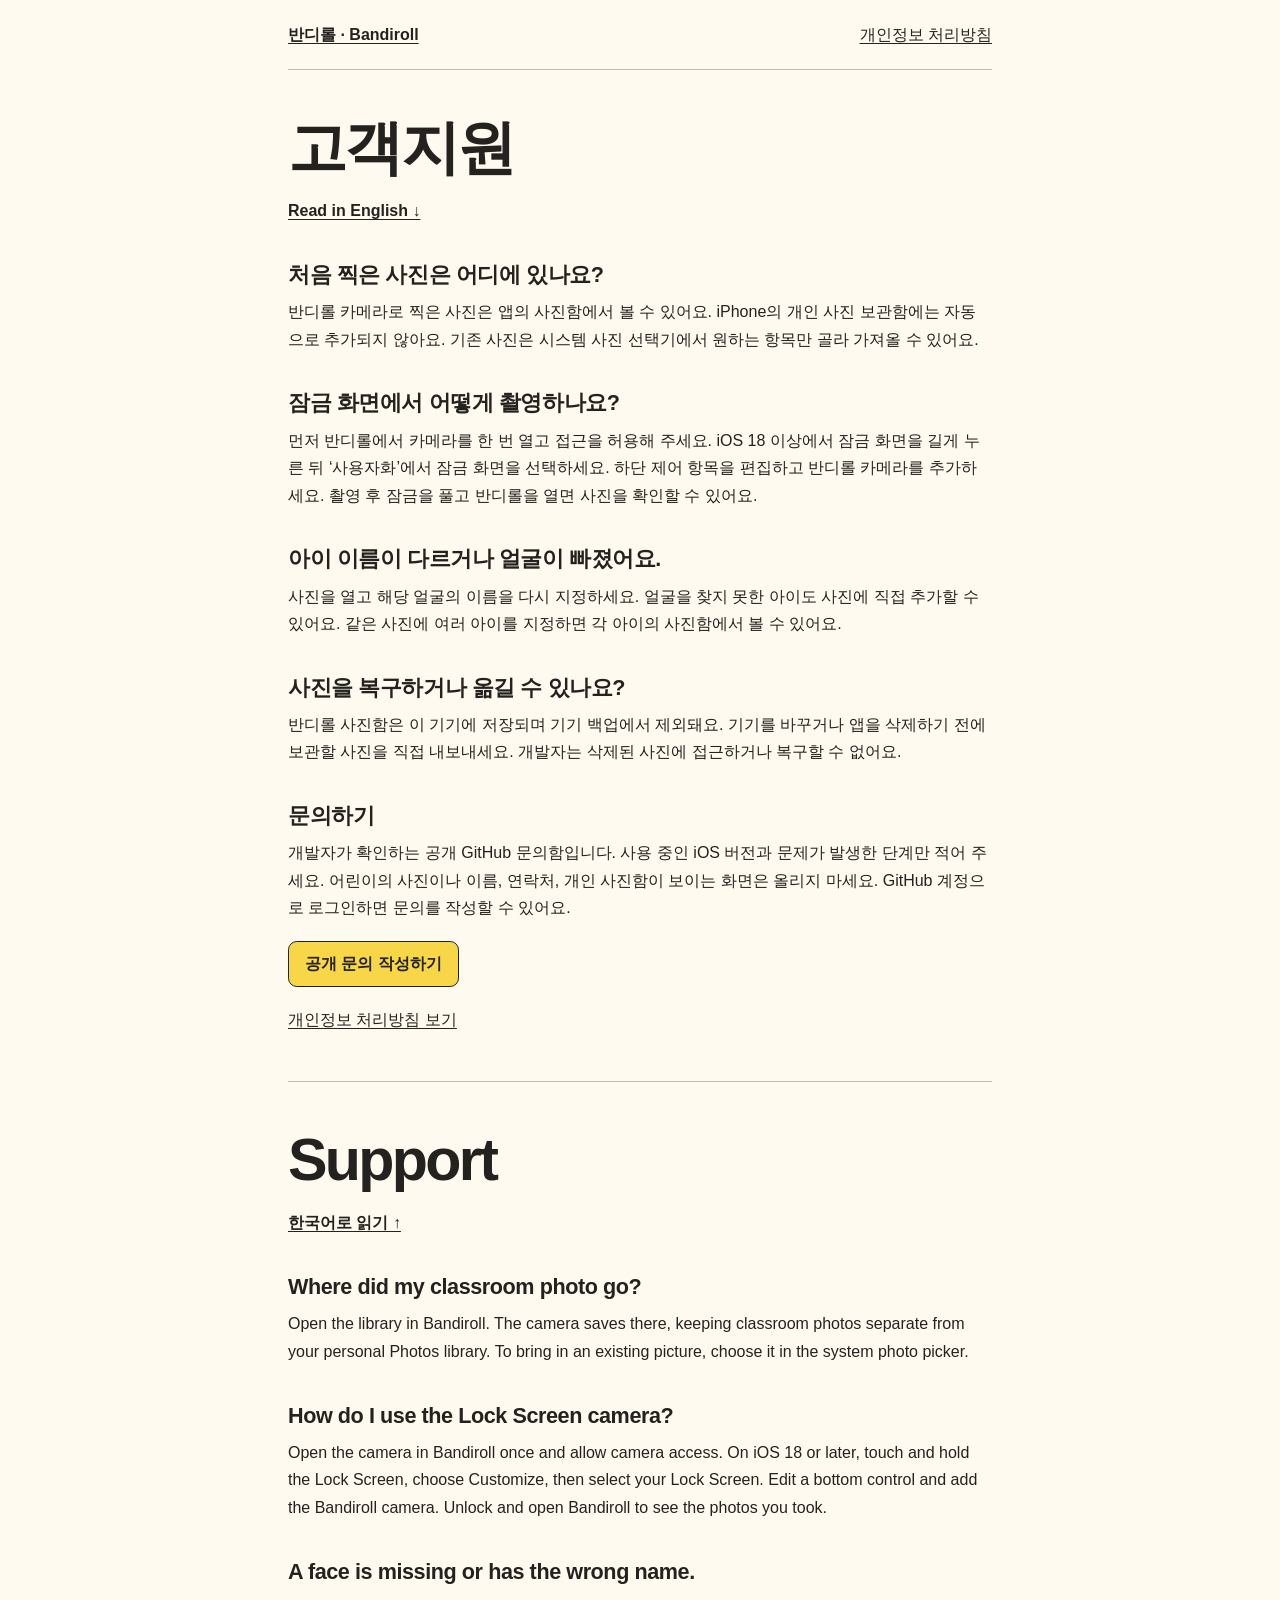
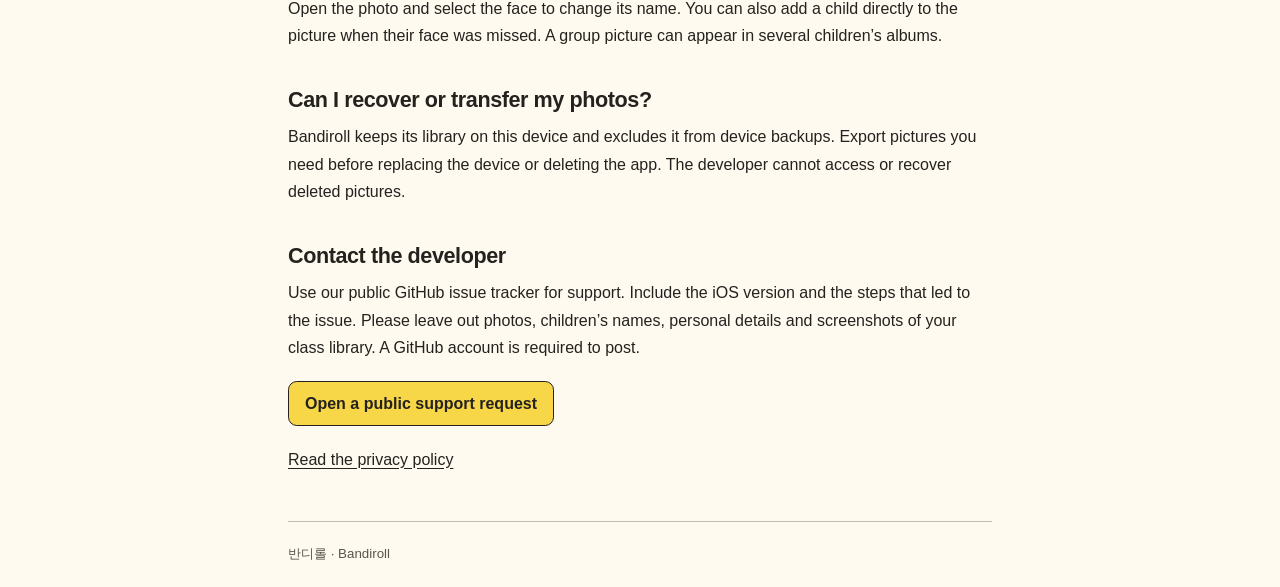
==== index.html @ 5ef34810 "Publish Bandiroll support and privacy information" ====
<!doctype html>
<html lang="ko">
<head>
<meta charset="utf-8"><meta name="viewport" content="width=device-width, initial-scale=1">
<title>반디롤 고객지원 · Bandiroll Support</title>
<meta name="description" content="교실 사진 촬영과 아이별 사진함 사용 안내. Help for Bandiroll, the classroom camera.">
<link rel="stylesheet" href="style.css">
</head>
<body>
<header><a href="./">반디롤 · Bandiroll</a><a href="privacy.html">개인정보 처리방침</a></header>
<main>
<section aria-labelledby="support-ko">
<h1 id="support-ko">고객지원</h1>
<a class="switch" href="#support-en" lang="en">Read in English ↓</a>
<h2>처음 찍은 사진은 어디에 있나요?</h2>
<p>반디롤 카메라로 찍은 사진은 앱의 사진함에서 볼 수 있어요. iPhone의 개인 사진 보관함에는 자동으로 추가되지 않아요. 기존 사진은 시스템 사진 선택기에서 원하는 항목만 골라 가져올 수 있어요.</p>
<h2>잠금 화면에서 어떻게 촬영하나요?</h2>
<p>먼저 반디롤에서 카메라를 한 번 열고 접근을 허용해 주세요. iOS 18 이상에서 잠금 화면을 길게 누른 뒤 ‘사용자화’에서 잠금 화면을 선택하세요. 하단 제어 항목을 편집하고 반디롤 카메라를 추가하세요. 촬영 후 잠금을 풀고 반디롤을 열면 사진을 확인할 수 있어요.</p>
<h2>아이 이름이 다르거나 얼굴이 빠졌어요.</h2>
<p>사진을 열고 해당 얼굴의 이름을 다시 지정하세요. 얼굴을 찾지 못한 아이도 사진에 직접 추가할 수 있어요. 같은 사진에 여러 아이를 지정하면 각 아이의 사진함에서 볼 수 있어요.</p>
<h2>사진을 복구하거나 옮길 수 있나요?</h2>
<p>반디롤 사진함은 이 기기에 저장되며 기기 백업에서 제외돼요. 기기를 바꾸거나 앱을 삭제하기 전에 보관할 사진을 직접 내보내세요. 개발자는 삭제된 사진에 접근하거나 복구할 수 없어요.</p>
<h2>문의하기</h2>
<p>개발자가 확인하는 공개 GitHub 문의함입니다. 사용 중인 iOS 버전과 문제가 발생한 단계만 적어 주세요. 어린이의 사진이나 이름, 연락처, 개인 사진함이 보이는 화면은 올리지 마세요. GitHub 계정으로 로그인하면 문의를 작성할 수 있어요.</p>
<a class="button" href="https://github.com/thighburger/bandiroll-support/issues/new">공개 문의 작성하기</a>
<p><a href="privacy.html">개인정보 처리방침 보기</a></p>
</section>
<section lang="en" aria-labelledby="support-en">
<h1 id="support-en">Support</h1>
<a class="switch" href="#support-ko" lang="ko">한국어로 읽기 ↑</a>
<h2>Where did my classroom photo go?</h2>
<p>Open the library in Bandiroll. The camera saves there, keeping classroom photos separate from your personal Photos library. To bring in an existing picture, choose it in the system photo picker.</p>
<h2>How do I use the Lock Screen camera?</h2>
<p>Open the camera in Bandiroll once and allow camera access. On iOS 18 or later, touch and hold the Lock Screen, choose Customize, then select your Lock Screen. Edit a bottom control and add the Bandiroll camera. Unlock and open Bandiroll to see the photos you took.</p>
<h2>A face is missing or has the wrong name.</h2>
<p>Open the photo and select the face to change its name. You can also add a child directly to the picture when their face was missed. A group picture can appear in several children’s albums.</p>
<h2>Can I recover or transfer my photos?</h2>
<p>Bandiroll keeps its library on this device and excludes it from device backups. Export pictures you need before replacing the device or deleting the app. The developer cannot access or recover deleted pictures.</p>
<h2>Contact the developer</h2>
<p>Use our public GitHub issue tracker for support. Include the iOS version and the steps that led to the issue. Please leave out photos, children’s names, personal details and screenshots of your class library. A GitHub account is required to post.</p>
<a class="button" href="https://github.com/thighburger/bandiroll-support/issues/new">Open a public support request</a>
<p><a href="privacy.html#privacy-en">Read the privacy policy</a></p>
</section>
</main><footer><small>반디롤 · Bandiroll</small></footer>
</body></html>
---- style.css ----
:root { color-scheme: light; --ink: #24221e; --paper: #fffaf0; --accent: #f7d648; }
* { box-sizing: border-box; }
body { margin: 0; background: var(--paper); color: var(--ink); font-family: -apple-system,BlinkMacSystemFont,"Apple SD Gothic Neo",sans-serif; line-height: 1.72; }
header, main, footer { width: min(calc(100% - 2.5rem), 44rem); margin-inline: auto; }
header, footer { display: flex; align-items: center; flex-wrap: wrap; gap: 1rem; padding-block: 1.3rem; }
header { border-bottom: 1px solid #c3bdae; }
footer { margin-top: 3rem; border-top: 1px solid #c3bdae; }
header a:first-child { margin-right: auto; font-weight: 750; }
a { color: inherit; text-underline-offset: .2em; }
a:focus-visible { outline: 3px solid #805e00; outline-offset: 4px; }
h1 { line-height: 1.12; margin: 2.8rem 0 1rem; font-size: clamp(2.5rem, 7vw, 3.7rem); letter-spacing: -.045em; }
h2 { margin: 2.2rem 0 .4rem; font-size: 1.35rem; line-height: 1.4; letter-spacing: -.02em; }
p { margin: .5rem 0 1rem; }
.switch { font-weight: 650; }
section + section { border-top: 1px solid #c3bdae; margin-top: 3rem; }
.button { display: inline-block; margin: .2rem 0 .7rem; border: 1px solid var(--ink); border-radius: .55rem; padding: .5rem 1rem; background: var(--accent); color: var(--ink); text-decoration: none; font-weight: 700; }
small { color: #59554c; }
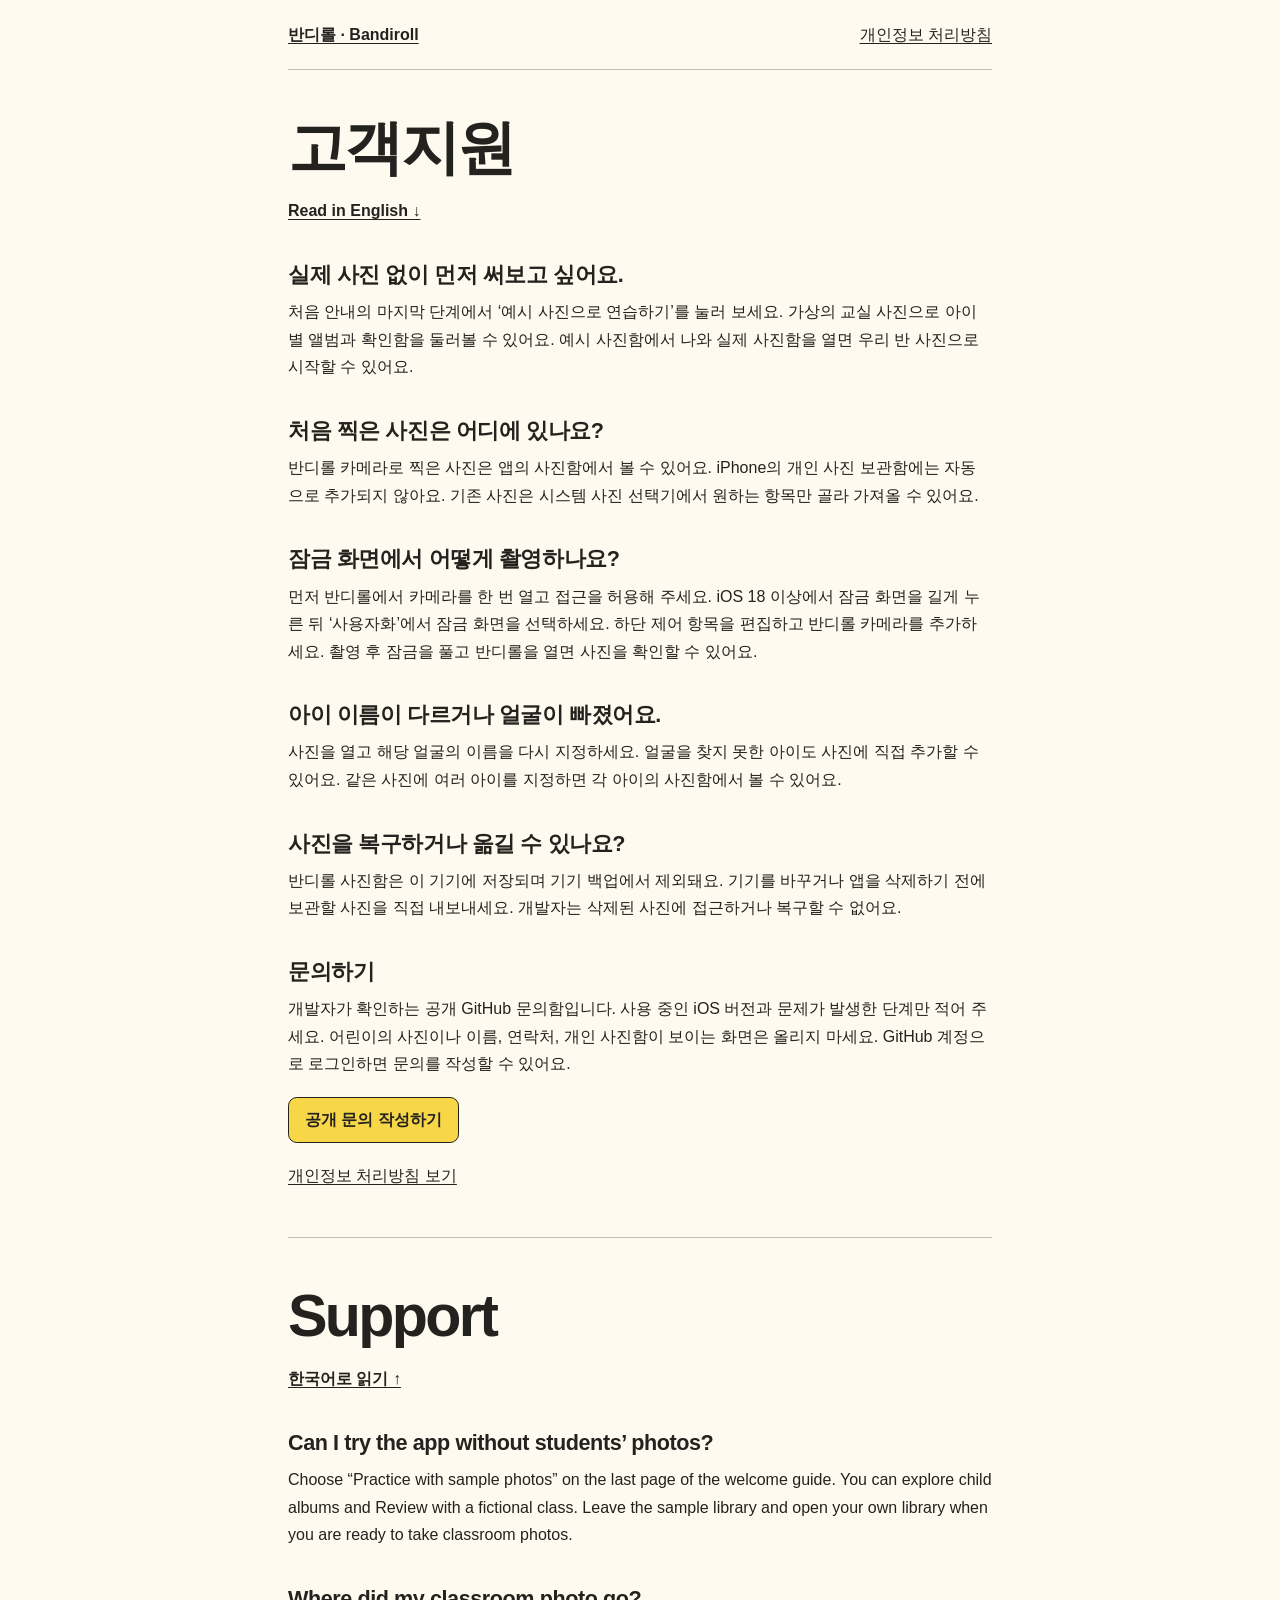
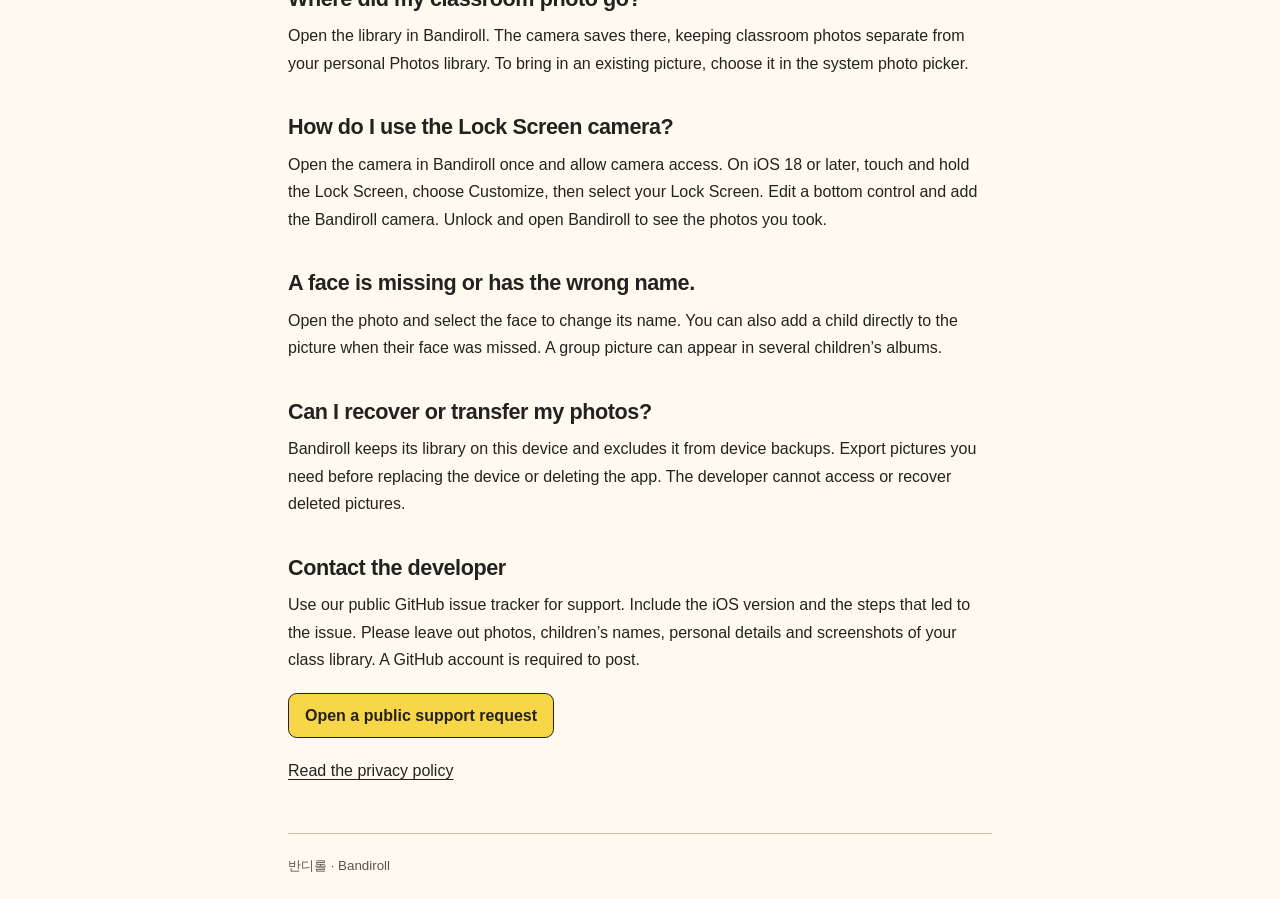
==== commit acf8587b: "Explain the isolated fictional classroom for first-time teachers" ====
--- a/index.html
+++ b/index.html
@@ -12,6 +12,8 @@
 <section aria-labelledby="support-ko">
 <h1 id="support-ko">고객지원</h1>
 <a class="switch" href="#support-en" lang="en">Read in English ↓</a>
+<h2>실제 사진 없이 먼저 써보고 싶어요.</h2>
+<p>처음 안내의 마지막 단계에서 ‘예시 사진으로 연습하기’를 눌러 보세요. 가상의 교실 사진으로 아이별 앨범과 확인함을 둘러볼 수 있어요. 예시 사진함에서 나와 실제 사진함을 열면 우리 반 사진으로 시작할 수 있어요.</p>
 <h2>처음 찍은 사진은 어디에 있나요?</h2>
 <p>반디롤 카메라로 찍은 사진은 앱의 사진함에서 볼 수 있어요. iPhone의 개인 사진 보관함에는 자동으로 추가되지 않아요. 기존 사진은 시스템 사진 선택기에서 원하는 항목만 골라 가져올 수 있어요.</p>
 <h2>잠금 화면에서 어떻게 촬영하나요?</h2>
@@ -28,6 +30,8 @@
 <section lang="en" aria-labelledby="support-en">
 <h1 id="support-en">Support</h1>
 <a class="switch" href="#support-ko" lang="ko">한국어로 읽기 ↑</a>
+<h2>Can I try the app without students’ photos?</h2>
+<p>Choose “Practice with sample photos” on the last page of the welcome guide. You can explore child albums and Review with a fictional class. Leave the sample library and open your own library when you are ready to take classroom photos.</p>
 <h2>Where did my classroom photo go?</h2>
 <p>Open the library in Bandiroll. The camera saves there, keeping classroom photos separate from your personal Photos library. To bring in an existing picture, choose it in the system photo picker.</p>
 <h2>How do I use the Lock Screen camera?</h2>
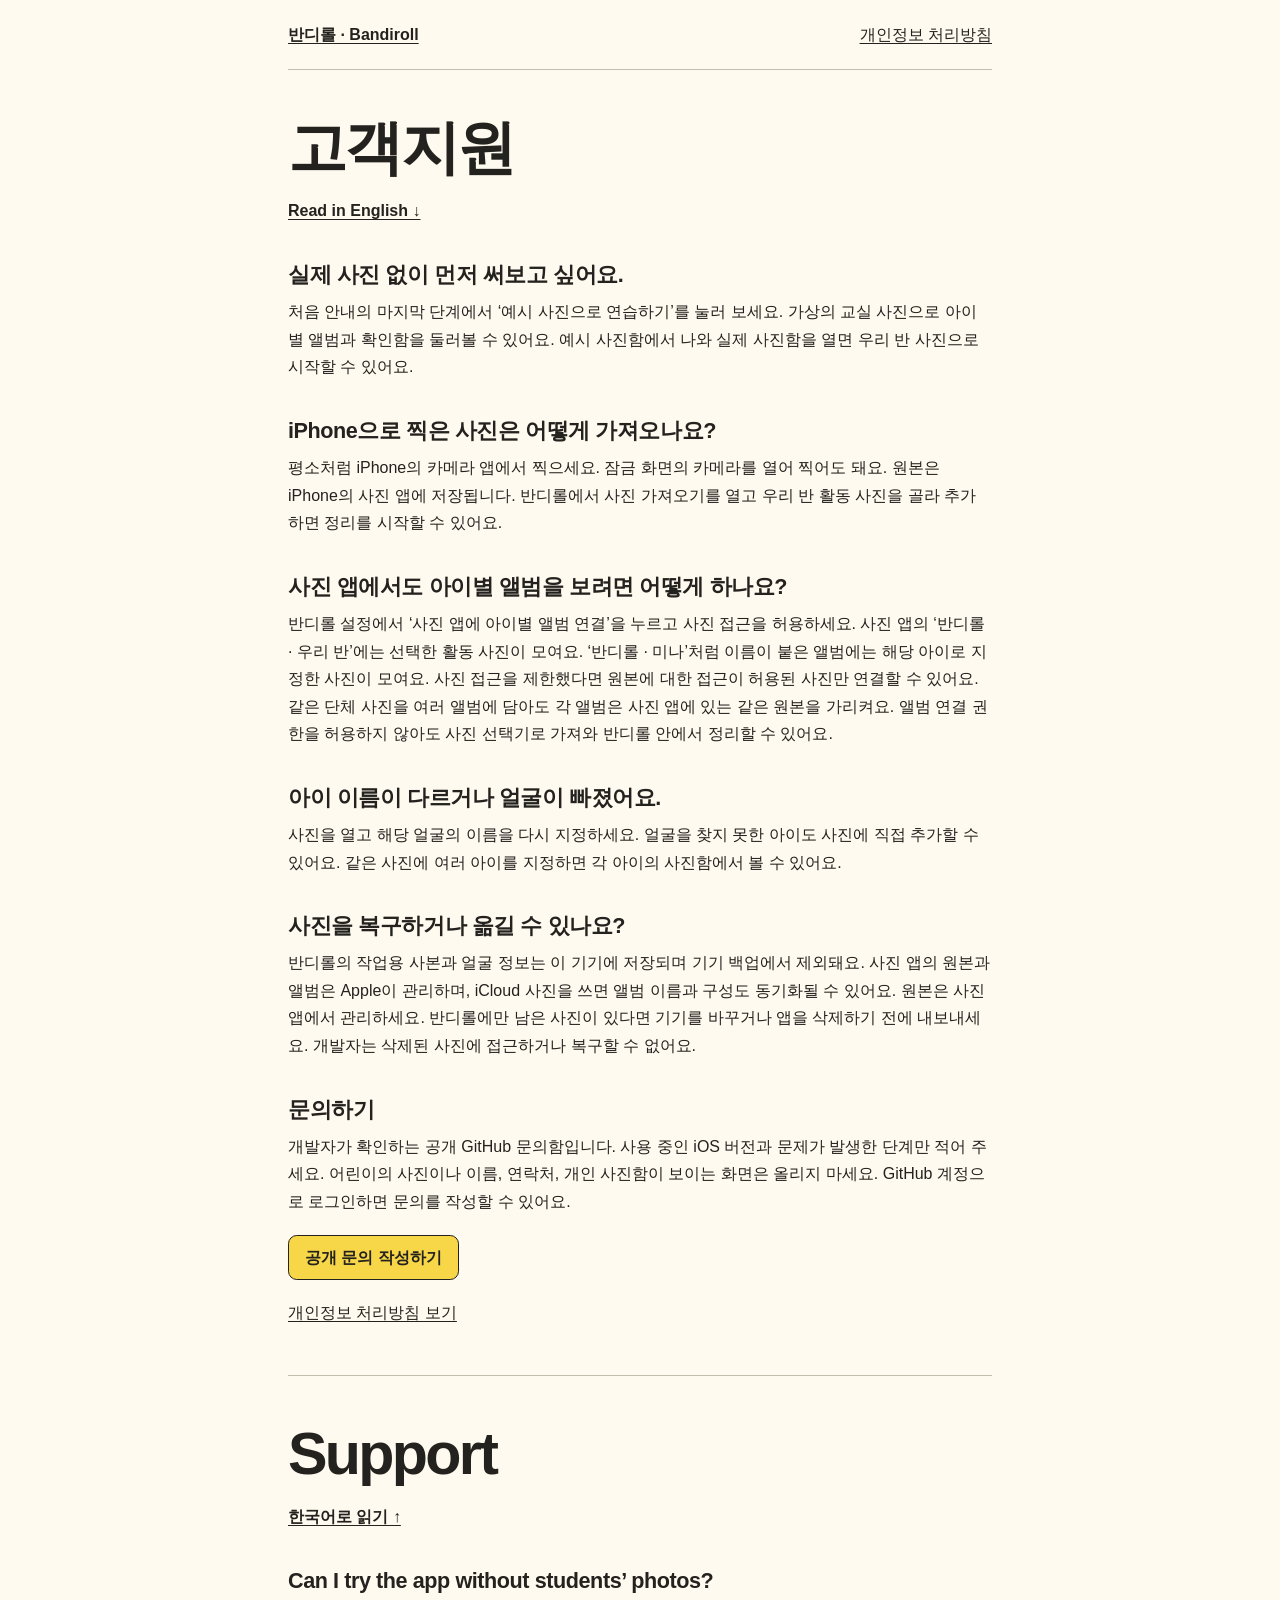
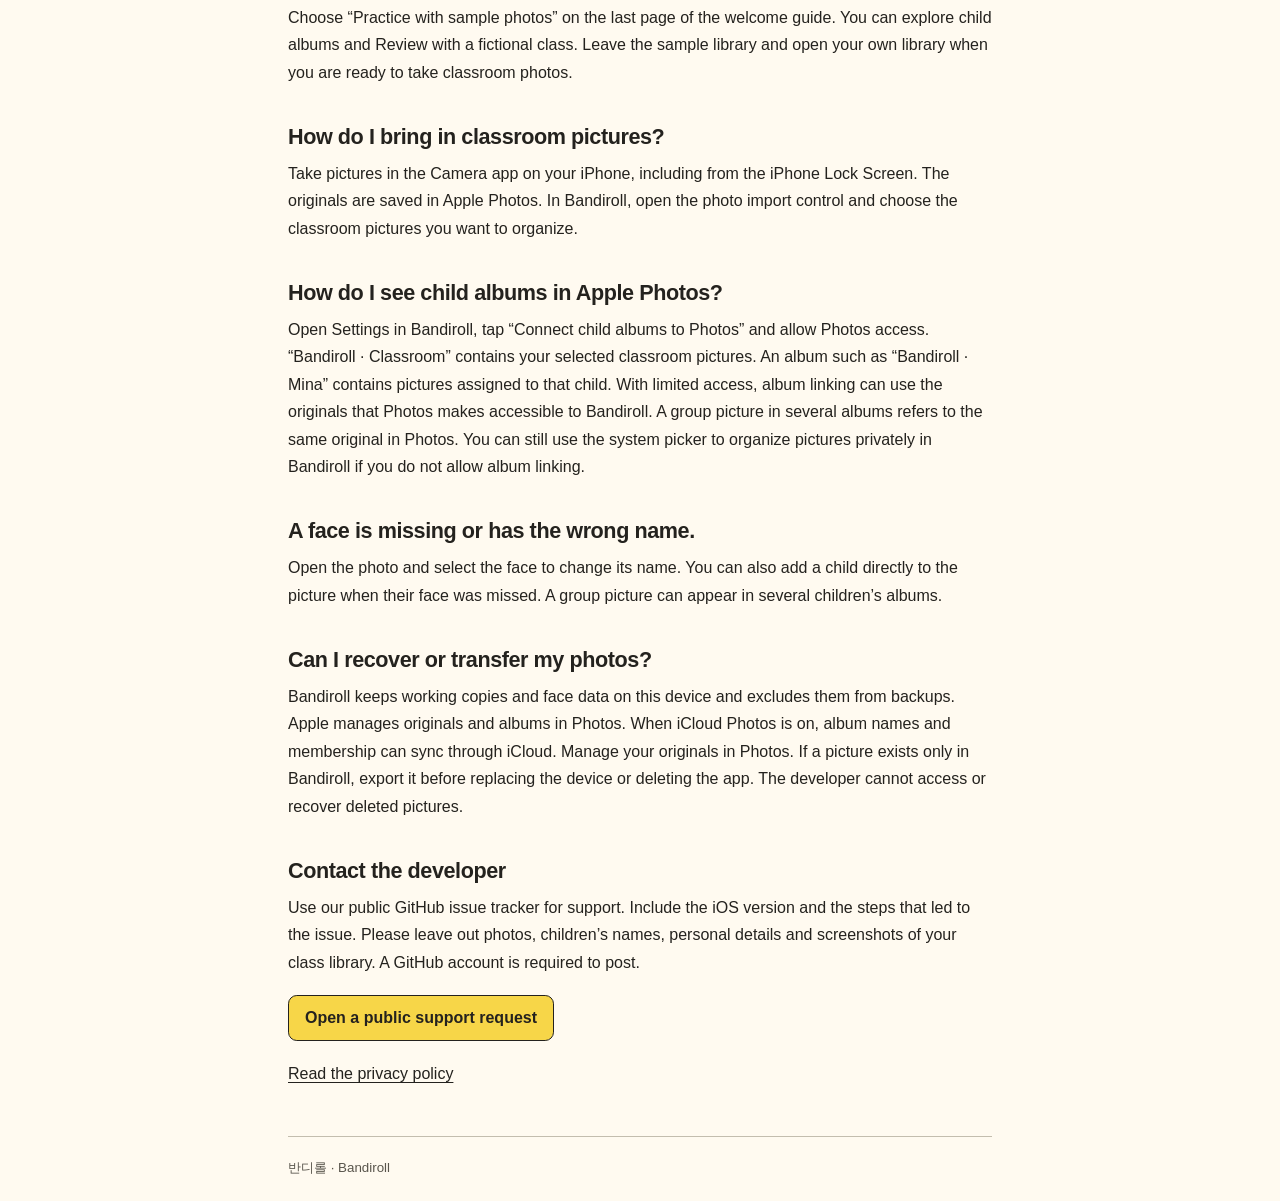
==== commit c37d5232: "Document imports from Apple Camera and linked Photos albums" ====
--- a/index.html
+++ b/index.html
@@ -3,7 +3,7 @@
 <head>
 <meta charset="utf-8"><meta name="viewport" content="width=device-width, initial-scale=1">
 <title>반디롤 고객지원 · Bandiroll Support</title>
-<meta name="description" content="교실 사진 촬영과 아이별 사진함 사용 안내. Help for Bandiroll, the classroom camera.">
+<meta name="description" content="iPhone 수업 사진을 아이별 사진함에 정리하는 방법. Help for Bandiroll classroom photo albums.">
 <link rel="stylesheet" href="style.css">
 </head>
 <body>
@@ -14,14 +14,14 @@
 <a class="switch" href="#support-en" lang="en">Read in English ↓</a>
 <h2>실제 사진 없이 먼저 써보고 싶어요.</h2>
 <p>처음 안내의 마지막 단계에서 ‘예시 사진으로 연습하기’를 눌러 보세요. 가상의 교실 사진으로 아이별 앨범과 확인함을 둘러볼 수 있어요. 예시 사진함에서 나와 실제 사진함을 열면 우리 반 사진으로 시작할 수 있어요.</p>
-<h2>처음 찍은 사진은 어디에 있나요?</h2>
-<p>반디롤 카메라로 찍은 사진은 앱의 사진함에서 볼 수 있어요. iPhone의 개인 사진 보관함에는 자동으로 추가되지 않아요. 기존 사진은 시스템 사진 선택기에서 원하는 항목만 골라 가져올 수 있어요.</p>
-<h2>잠금 화면에서 어떻게 촬영하나요?</h2>
-<p>먼저 반디롤에서 카메라를 한 번 열고 접근을 허용해 주세요. iOS 18 이상에서 잠금 화면을 길게 누른 뒤 ‘사용자화’에서 잠금 화면을 선택하세요. 하단 제어 항목을 편집하고 반디롤 카메라를 추가하세요. 촬영 후 잠금을 풀고 반디롤을 열면 사진을 확인할 수 있어요.</p>
+<h2>iPhone으로 찍은 사진은 어떻게 가져오나요?</h2>
+<p>평소처럼 iPhone의 카메라 앱에서 찍으세요. 잠금 화면의 카메라를 열어 찍어도 돼요. 원본은 iPhone의 사진 앱에 저장됩니다. 반디롤에서 사진 가져오기를 열고 우리 반 활동 사진을 골라 추가하면 정리를 시작할 수 있어요.</p>
+<h2>사진 앱에서도 아이별 앨범을 보려면 어떻게 하나요?</h2>
+<p>반디롤 설정에서 ‘사진 앱에 아이별 앨범 연결’을 누르고 사진 접근을 허용하세요. 사진 앱의 ‘반디롤 · 우리 반’에는 선택한 활동 사진이 모여요. ‘반디롤 · 미나’처럼 이름이 붙은 앨범에는 해당 아이로 지정한 사진이 모여요. 사진 접근을 제한했다면 원본에 대한 접근이 허용된 사진만 연결할 수 있어요. 같은 단체 사진을 여러 앨범에 담아도 각 앨범은 사진 앱에 있는 같은 원본을 가리켜요. 앨범 연결 권한을 허용하지 않아도 사진 선택기로 가져와 반디롤 안에서 정리할 수 있어요.</p>
 <h2>아이 이름이 다르거나 얼굴이 빠졌어요.</h2>
 <p>사진을 열고 해당 얼굴의 이름을 다시 지정하세요. 얼굴을 찾지 못한 아이도 사진에 직접 추가할 수 있어요. 같은 사진에 여러 아이를 지정하면 각 아이의 사진함에서 볼 수 있어요.</p>
 <h2>사진을 복구하거나 옮길 수 있나요?</h2>
-<p>반디롤 사진함은 이 기기에 저장되며 기기 백업에서 제외돼요. 기기를 바꾸거나 앱을 삭제하기 전에 보관할 사진을 직접 내보내세요. 개발자는 삭제된 사진에 접근하거나 복구할 수 없어요.</p>
+<p>반디롤의 작업용 사본과 얼굴 정보는 이 기기에 저장되며 기기 백업에서 제외돼요. 사진 앱의 원본과 앨범은 Apple이 관리하며, iCloud 사진을 쓰면 앨범 이름과 구성도 동기화될 수 있어요. 원본은 사진 앱에서 관리하세요. 반디롤에만 남은 사진이 있다면 기기를 바꾸거나 앱을 삭제하기 전에 내보내세요. 개발자는 삭제된 사진에 접근하거나 복구할 수 없어요.</p>
 <h2>문의하기</h2>
 <p>개발자가 확인하는 공개 GitHub 문의함입니다. 사용 중인 iOS 버전과 문제가 발생한 단계만 적어 주세요. 어린이의 사진이나 이름, 연락처, 개인 사진함이 보이는 화면은 올리지 마세요. GitHub 계정으로 로그인하면 문의를 작성할 수 있어요.</p>
 <a class="button" href="https://github.com/thighburger/bandiroll-support/issues/new">공개 문의 작성하기</a>
@@ -32,14 +32,14 @@
 <a class="switch" href="#support-ko" lang="ko">한국어로 읽기 ↑</a>
 <h2>Can I try the app without students’ photos?</h2>
 <p>Choose “Practice with sample photos” on the last page of the welcome guide. You can explore child albums and Review with a fictional class. Leave the sample library and open your own library when you are ready to take classroom photos.</p>
-<h2>Where did my classroom photo go?</h2>
-<p>Open the library in Bandiroll. The camera saves there, keeping classroom photos separate from your personal Photos library. To bring in an existing picture, choose it in the system photo picker.</p>
-<h2>How do I use the Lock Screen camera?</h2>
-<p>Open the camera in Bandiroll once and allow camera access. On iOS 18 or later, touch and hold the Lock Screen, choose Customize, then select your Lock Screen. Edit a bottom control and add the Bandiroll camera. Unlock and open Bandiroll to see the photos you took.</p>
+<h2>How do I bring in classroom pictures?</h2>
+<p>Take pictures in the Camera app on your iPhone, including from the iPhone Lock Screen. The originals are saved in Apple Photos. In Bandiroll, open the photo import control and choose the classroom pictures you want to organize.</p>
+<h2>How do I see child albums in Apple Photos?</h2>
+<p>Open Settings in Bandiroll, tap “Connect child albums to Photos” and allow Photos access. “Bandiroll · Classroom” contains your selected classroom pictures. An album such as “Bandiroll · Mina” contains pictures assigned to that child. With limited access, album linking can use the originals that Photos makes accessible to Bandiroll. A group picture in several albums refers to the same original in Photos. You can still use the system picker to organize pictures privately in Bandiroll if you do not allow album linking.</p>
 <h2>A face is missing or has the wrong name.</h2>
 <p>Open the photo and select the face to change its name. You can also add a child directly to the picture when their face was missed. A group picture can appear in several children’s albums.</p>
 <h2>Can I recover or transfer my photos?</h2>
-<p>Bandiroll keeps its library on this device and excludes it from device backups. Export pictures you need before replacing the device or deleting the app. The developer cannot access or recover deleted pictures.</p>
+<p>Bandiroll keeps working copies and face data on this device and excludes them from backups. Apple manages originals and albums in Photos. When iCloud Photos is on, album names and membership can sync through iCloud. Manage your originals in Photos. If a picture exists only in Bandiroll, export it before replacing the device or deleting the app. The developer cannot access or recover deleted pictures.</p>
 <h2>Contact the developer</h2>
 <p>Use our public GitHub issue tracker for support. Include the iOS version and the steps that led to the issue. Please leave out photos, children’s names, personal details and screenshots of your class library. A GitHub account is required to post.</p>
 <a class="button" href="https://github.com/thighburger/bandiroll-support/issues/new">Open a public support request</a>
